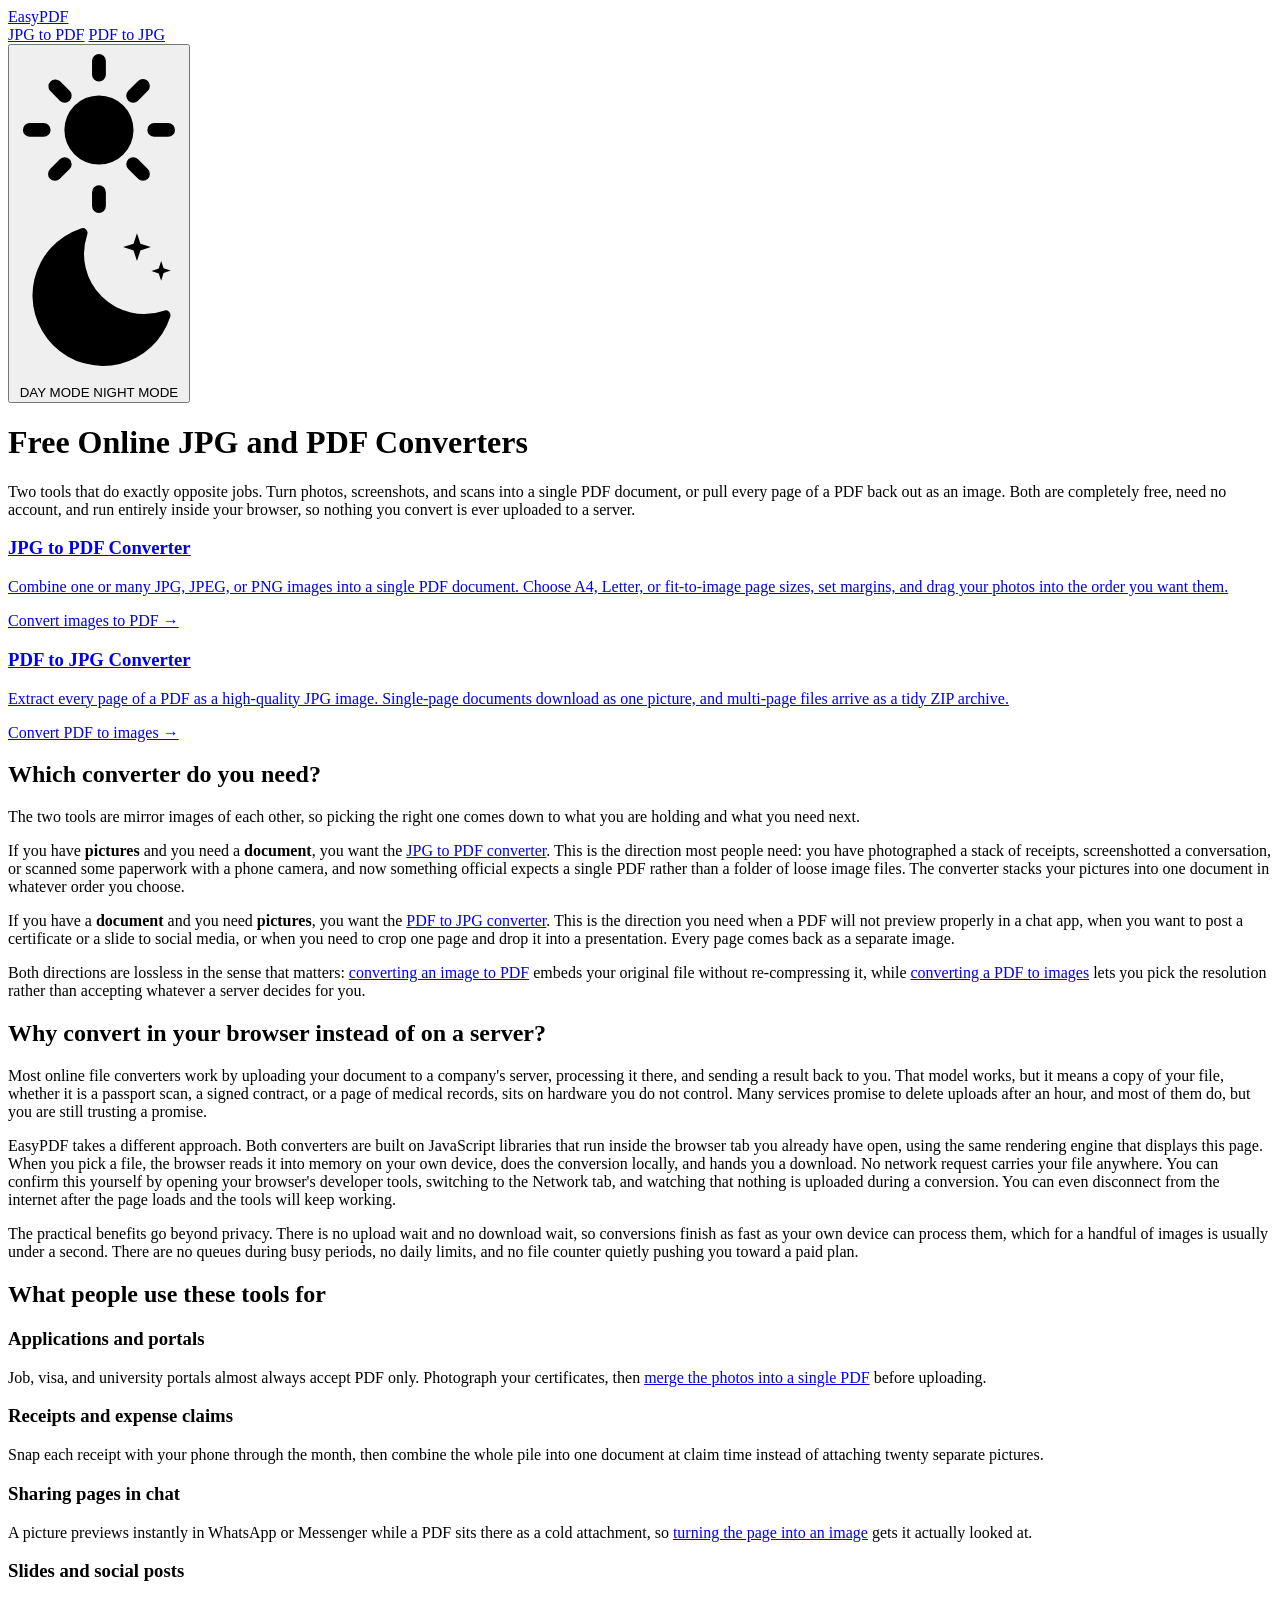
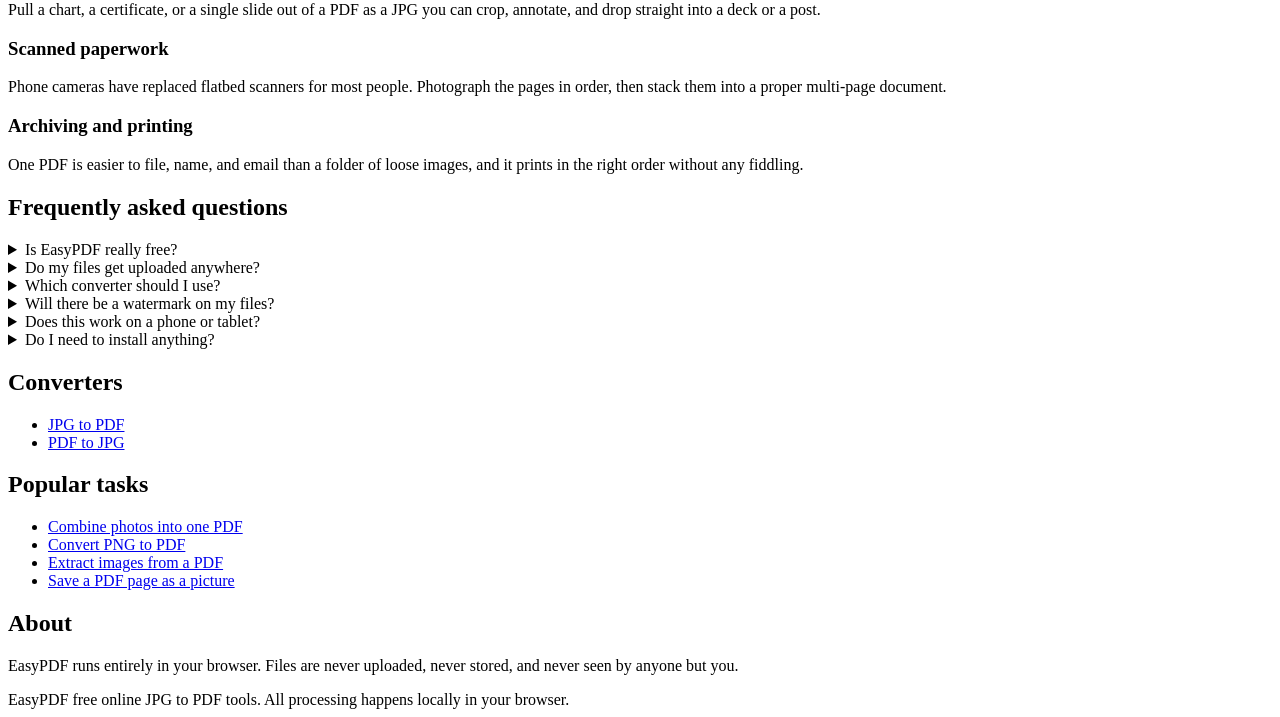
==== index.html @ fe8b927f "Add files via upload" ====
<!DOCTYPE html>
<!--
  ############################################################################
  DOMAIN: easypdf-converter.com
  Canonical, Open Graph saha structured data URLs okkoma set karala thiyenawa.
  Domain eka wenas kaloth VS Code eke Ctrl+Shift+H eken
  https://easypdf-converter.com tika replace karanna. Files:
  index.html, jpg-to-pdf.html, pdf-to-jpg.html, robots.txt, sitemap.xml
  ############################################################################
-->
<html lang="en">
<head>
<meta charset="UTF-8">
<meta name="viewport" content="width=device-width, initial-scale=1.0">

<title>EasyPDF: Free Online JPG to PDF and PDF to JPG Converter</title>
<meta name="description" content="Free tools to convert JPG to PDF and PDF to JPG. Merge photos into one PDF or turn PDF pages into images. No upload, no watermark, no signup.">
<link rel="canonical" href="https://easypdf-converter.com/">
<meta name="robots" content="index, follow">
<meta name="theme-color" content="#d92b26">

<meta property="og:type" content="website">
<meta property="og:site_name" content="EasyPDF">
<meta property="og:title" content="EasyPDF: Free Online JPG to PDF and PDF to JPG Converter">
<meta property="og:description" content="Convert JPG to PDF and PDF to JPG for free. No signup, no watermarks, and your files never leave your browser.">
<meta property="og:url" content="https://easypdf-converter.com/">
<meta property="og:image" content="https://easypdf-converter.com/assets/og-image.png">
<meta property="og:locale" content="en_US">
<meta name="twitter:card" content="summary_large_image">
<meta name="twitter:title" content="EasyPDF: Free Online JPG to PDF and PDF to JPG Converter">
<meta name="twitter:description" content="Convert JPG to PDF and PDF to JPG for free. Your files never leave your browser.">
<meta name="twitter:image" content="https://easypdf-converter.com/assets/og-image.png">

<link rel="icon" href="favicon.svg" type="image/svg+xml">
<link rel="stylesheet" href="assets/style.css">

<script type="application/ld+json">
{
  "@context": "https://schema.org",
  "@graph": [
    {
      "@type": "WebSite",
      "@id": "https://easypdf-converter.com/#website",
      "url": "https://easypdf-converter.com/",
      "name": "EasyPDF",
      "description": "Free online JPG to PDF and PDF to JPG converters that run entirely in your browser.",
      "publisher": { "@id": "https://easypdf-converter.com/#organization" },
      "inLanguage": "en"
    },
    {
      "@type": "Organization",
      "@id": "https://easypdf-converter.com/#organization",
      "name": "EasyPDF",
      "url": "https://easypdf-converter.com/",
      "logo": "https://easypdf-converter.com/favicon.svg"
    },
    {
      "@type": "ItemList",
      "name": "EasyPDF converters",
      "itemListElement": [
        {
          "@type": "ListItem",
          "position": 1,
          "name": "JPG to PDF Converter",
          "url": "https://easypdf-converter.com/jpg-to-pdf"
        },
        {
          "@type": "ListItem",
          "position": 2,
          "name": "PDF to JPG Converter",
          "url": "https://easypdf-converter.com/pdf-to-jpg"
        }
      ]
    },
    {
      "@type": "FAQPage",
      "mainEntity": [
        {
          "@type": "Question",
          "name": "Is EasyPDF really free?",
          "acceptedAnswer": { "@type": "Answer", "text": "Yes. There is no account to create, no trial period, and no limit on how many files you convert. Because conversions happen on your own device rather than on rented servers, there are no per-file costs to pass on to you." }
        },
        {
          "@type": "Question",
          "name": "Do my files get uploaded anywhere?",
          "acceptedAnswer": { "@type": "Answer", "text": "No. Your files are read into your browser's memory, converted locally, and offered back to you as a download. Nothing is transmitted to us or to any third party. Once you close or refresh the tab, the data is gone from memory entirely." }
        },
        {
          "@type": "Question",
          "name": "Which converter should I use?",
          "acceptedAnswer": { "@type": "Answer", "text": "If you have photos or screenshots and need a document, use the JPG to PDF converter. If you already have a PDF and need the pages as pictures, use the PDF to JPG converter. The two tools are exact opposites of each other." }
        },
        {
          "@type": "Question",
          "name": "Will there be a watermark on my files?",
          "acceptedAnswer": { "@type": "Answer", "text": "Never. Converted files contain only your own content, with no logos, stamps, or trial notices added." }
        },
        {
          "@type": "Question",
          "name": "Does this work on a phone or tablet?",
          "acceptedAnswer": { "@type": "Answer", "text": "Yes. Both tools work in any modern mobile browser, including Chrome on Android and Safari on iOS. On a phone you can pick images straight from your camera roll or take a new photo." }
        },
        {
          "@type": "Question",
          "name": "Do I need to install anything?",
          "acceptedAnswer": { "@type": "Answer", "text": "No. There is no software to download, no browser extension, and no plugin. Open the page and start converting." }
        }
      ]
    }
  ]
}
</script>
</head>
<body>

<header class="site-header">
  <div class="header-inner">
    <a class="logo" href="/">Easy<span>PDF</span></a>
    <nav class="site-nav" aria-label="Converters">
      <a class="tab-btn" href="/jpg-to-pdf">JPG to PDF</a>
      <a class="tab-btn" href="/pdf-to-jpg">PDF to JPG</a>
    </nav>
    <button class="mode-toggle" id="modeToggle" aria-label="Toggle night mode">
      <span class="mt-knob">
        <svg class="mt-sun" viewBox="0 0 24 24" aria-hidden="true"><path d="M12 7a5 5 0 1 0 0 10 5 5 0 0 0 0-10zm0-6a1 1 0 0 1 1 1v2a1 1 0 1 1-2 0V2a1 1 0 0 1 1-1zm0 19a1 1 0 0 1 1 1v2a1 1 0 1 1-2 0v-2a1 1 0 0 1 1-1zM23 12a1 1 0 0 1-1 1h-2a1 1 0 1 1 0-2h2a1 1 0 0 1 1 1zM5 12a1 1 0 0 1-1 1H2a1 1 0 1 1 0-2h2a1 1 0 0 1 1 1zm14.07-7.07a1 1 0 0 1 0 1.41l-1.41 1.42a1 1 0 1 1-1.42-1.42l1.42-1.41a1 1 0 0 1 1.41 0zM7.76 16.24a1 1 0 0 1 0 1.41l-1.42 1.42a1 1 0 0 1-1.41-1.42l1.41-1.41a1 1 0 0 1 1.42 0zm11.31 2.83a1 1 0 0 1-1.41 0l-1.42-1.42a1 1 0 0 1 1.42-1.41l1.41 1.41a1 1 0 0 1 0 1.42zM7.76 7.76a1 1 0 0 1-1.42 0L4.93 6.34a1 1 0 0 1 1.41-1.41l1.42 1.41a1 1 0 0 1 0 1.42z"/></svg>
        <svg class="mt-moon" viewBox="0 0 24 24" aria-hidden="true"><path d="M21.4 13.7a8.7 8.7 0 0 1-11.1-11 .7.7 0 0 0-.9-.9A10.2 10.2 0 1 0 22.3 14.6a.7.7 0 0 0-.9-.9zM17.5 2.5l.5 1.5 1.5.5-1.5.5-.5 1.5-.5-1.5L15.5 4.5l1.5-.5.5-1.5zm3.5 4 .35 1.05 1.05.35-1.05.35L21 9.35l-.35-1.05-1.05-.35 1.05-.35L21 6.5z"/></svg>
      </span>
      <span class="mt-label mt-day">DAY MODE</span>
      <span class="mt-label mt-night">NIGHT MODE</span>
    </button>
  </div>
</header>

<main class="page">
  <h1 class="hero-title">Free Online JPG and PDF Converters</h1>
  <p class="hero-sub">Two tools that do exactly opposite jobs. Turn photos, screenshots, and scans into a single PDF document, or pull every page of a PDF back out as an image. Both are completely free, need no account, and run entirely inside your browser, so nothing you convert is ever uploaded to a server.</p>

  <div class="link-cards">
    <a class="link-card" href="/jpg-to-pdf">
      <h3>JPG to PDF Converter</h3>
      <p>Combine one or many JPG, JPEG, or PNG images into a single PDF document. Choose A4, Letter, or fit-to-image page sizes, set margins, and drag your photos into the order you want them.</p>
      <span class="lc-cta">Convert images to PDF &rarr;</span>
    </a>
    <a class="link-card" href="/pdf-to-jpg">
      <h3>PDF to JPG Converter</h3>
      <p>Extract every page of a PDF as a high-quality JPG image. Single-page documents download as one picture, and multi-page files arrive as a tidy ZIP archive.</p>
      <span class="lc-cta">Convert PDF to images &rarr;</span>
    </a>
  </div>

  <section class="section">
    <h2>Which converter do you need?</h2>
    <p>The two tools are mirror images of each other, so picking the right one comes down to what you are holding and what you need next.</p>
    <p>If you have <strong>pictures</strong> and you need a <strong>document</strong>, you want the <a class="link" href="/jpg-to-pdf">JPG to PDF converter</a>. This is the direction most people need: you have photographed a stack of receipts, screenshotted a conversation, or scanned some paperwork with a phone camera, and now something official expects a single PDF rather than a folder of loose image files. The converter stacks your pictures into one document in whatever order you choose.</p>
    <p>If you have a <strong>document</strong> and you need <strong>pictures</strong>, you want the <a class="link" href="/pdf-to-jpg">PDF to JPG converter</a>. This is the direction you need when a PDF will not preview properly in a chat app, when you want to post a certificate or a slide to social media, or when you need to crop one page and drop it into a presentation. Every page comes back as a separate image.</p>
    <p>Both directions are lossless in the sense that matters: <a class="link" href="/jpg-to-pdf">converting an image to PDF</a> embeds your original file without re-compressing it, while <a class="link" href="/pdf-to-jpg">converting a PDF to images</a> lets you pick the resolution rather than accepting whatever a server decides for you.</p>
  </section>

  <section class="section">
    <h2>Why convert in your browser instead of on a server?</h2>
    <p>Most online file converters work by uploading your document to a company's server, processing it there, and sending a result back to you. That model works, but it means a copy of your file, whether it is a passport scan, a signed contract, or a page of medical records, sits on hardware you do not control. Many services promise to delete uploads after an hour, and most of them do, but you are still trusting a promise.</p>
    <p>EasyPDF takes a different approach. Both converters are built on JavaScript libraries that run inside the browser tab you already have open, using the same rendering engine that displays this page. When you pick a file, the browser reads it into memory on your own device, does the conversion locally, and hands you a download. No network request carries your file anywhere. You can confirm this yourself by opening your browser's developer tools, switching to the Network tab, and watching that nothing is uploaded during a conversion. You can even disconnect from the internet after the page loads and the tools will keep working.</p>
    <p>The practical benefits go beyond privacy. There is no upload wait and no download wait, so conversions finish as fast as your own device can process them, which for a handful of images is usually under a second. There are no queues during busy periods, no daily limits, and no file counter quietly pushing you toward a paid plan.</p>
  </section>

  <section class="section">
    <h2>What people use these tools for</h2>
    <div class="features">
      <div class="feature">
        <h3>Applications and portals</h3>
        <p>Job, visa, and university portals almost always accept PDF only. Photograph your certificates, then <a class="link" href="/jpg-to-pdf">merge the photos into a single PDF</a> before uploading.</p>
      </div>
      <div class="feature">
        <h3>Receipts and expense claims</h3>
        <p>Snap each receipt with your phone through the month, then combine the whole pile into one document at claim time instead of attaching twenty separate pictures.</p>
      </div>
      <div class="feature">
        <h3>Sharing pages in chat</h3>
        <p>A picture previews instantly in WhatsApp or Messenger while a PDF sits there as a cold attachment, so <a class="link" href="/pdf-to-jpg">turning the page into an image</a> gets it actually looked at.</p>
      </div>
      <div class="feature">
        <h3>Slides and social posts</h3>
        <p>Pull a chart, a certificate, or a single slide out of a PDF as a JPG you can crop, annotate, and drop straight into a deck or a post.</p>
      </div>
      <div class="feature">
        <h3>Scanned paperwork</h3>
        <p>Phone cameras have replaced flatbed scanners for most people. Photograph the pages in order, then stack them into a proper multi-page document.</p>
      </div>
      <div class="feature">
        <h3>Archiving and printing</h3>
        <p>One PDF is easier to file, name, and email than a folder of loose images, and it prints in the right order without any fiddling.</p>
      </div>
    </div>
  </section>

  <section class="section">
    <h2>Frequently asked questions</h2>
    <div class="faq">
      <details>
        <summary>Is EasyPDF really free?</summary>
        <p>Yes. There is no account to create, no trial period, and no limit on how many files you convert. Because conversions happen on your own device rather than on rented servers, there are no per-file costs to pass on to you.</p>
      </details>
      <details>
        <summary>Do my files get uploaded anywhere?</summary>
        <p>No. Your files are read into your browser's memory, converted locally, and offered back to you as a download. Nothing is transmitted to us or to any third party. Once you close or refresh the tab, the data is gone from memory entirely.</p>
      </details>
      <details>
        <summary>Which converter should I use?</summary>
        <p>If you have photos or screenshots and need a document, use the <a class="link" href="/jpg-to-pdf">JPG to PDF converter</a>. If you already have a PDF and need the pages as pictures, use the <a class="link" href="/pdf-to-jpg">PDF to JPG converter</a>. The two tools are exact opposites of each other.</p>
      </details>
      <details>
        <summary>Will there be a watermark on my files?</summary>
        <p>Never. Converted files contain only your own content, with no logos, stamps, or trial notices added.</p>
      </details>
      <details>
        <summary>Does this work on a phone or tablet?</summary>
        <p>Yes. Both tools work in any modern mobile browser, including Chrome on Android and Safari on iOS. On a phone you can pick images straight from your camera roll or take a new photo. Very large files may run slower on mobile because conversion uses your device's own memory.</p>
      </details>
      <details>
        <summary>Do I need to install anything?</summary>
        <p>No. There is no software to download, no browser extension, and no plugin. Open the page and start converting.</p>
      </details>
    </div>
  </section>
</main>

<footer class="site-footer">
  <div class="footer-inner">
    <div class="footer-grid">
      <div class="footer-col">
        <h2>Converters</h2>
        <ul>
          <li><a href="/jpg-to-pdf">JPG to PDF</a></li>
          <li><a href="/pdf-to-jpg">PDF to JPG</a></li>
        </ul>
      </div>
      <div class="footer-col">
        <h2>Popular tasks</h2>
        <ul>
          <li><a href="/jpg-to-pdf">Combine photos into one PDF</a></li>
          <li><a href="/jpg-to-pdf">Convert PNG to PDF</a></li>
          <li><a href="/pdf-to-jpg">Extract images from a PDF</a></li>
          <li><a href="/pdf-to-jpg">Save a PDF page as a picture</a></li>
        </ul>
      </div>
      <div class="footer-col">
        <h2>About</h2>
        <p>EasyPDF runs entirely in your browser. Files are never uploaded, never stored, and never seen by anyone but you.</p>
      </div>
    </div>
    <div class="footer-base">
      EasyPDF free online JPG to PDF tools. All processing happens locally in your browser.
    </div>
  </div>
</footer>

<script src="assets/common.js" defer></script>
</body>
</html>
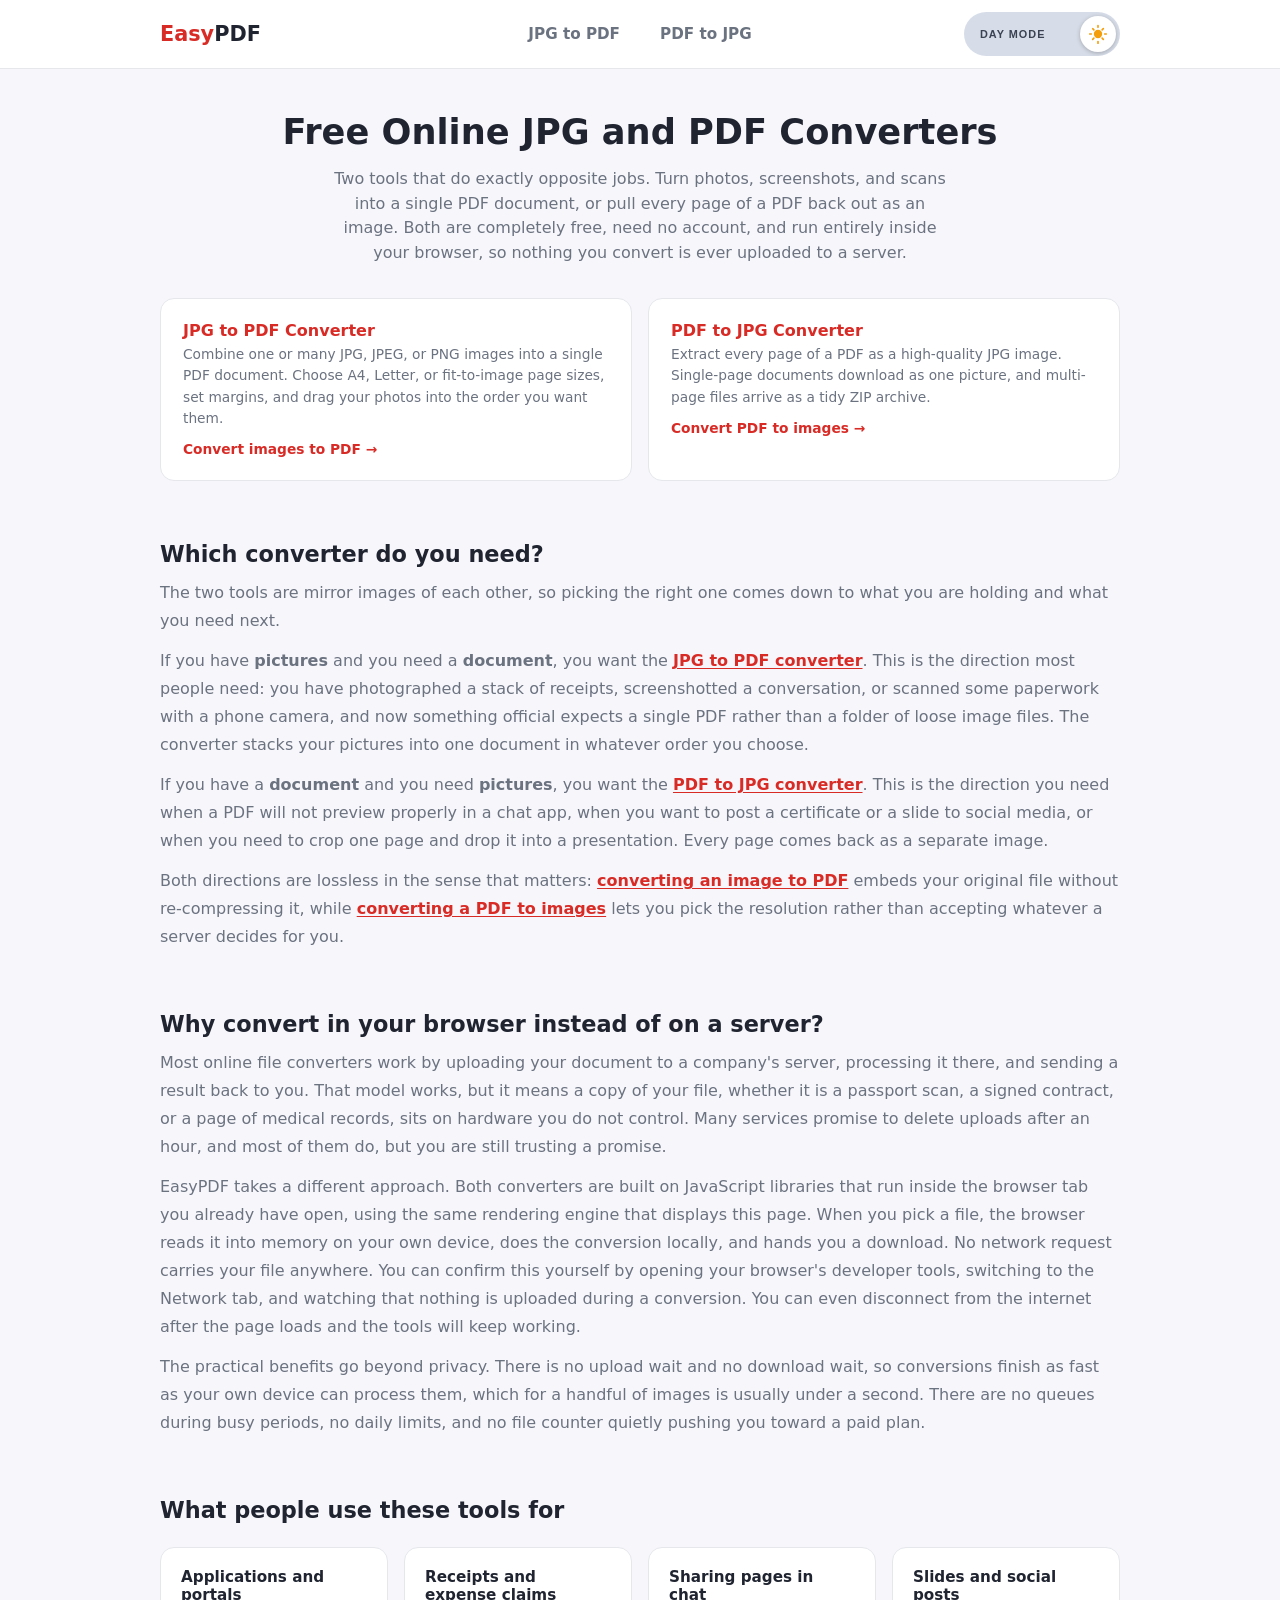
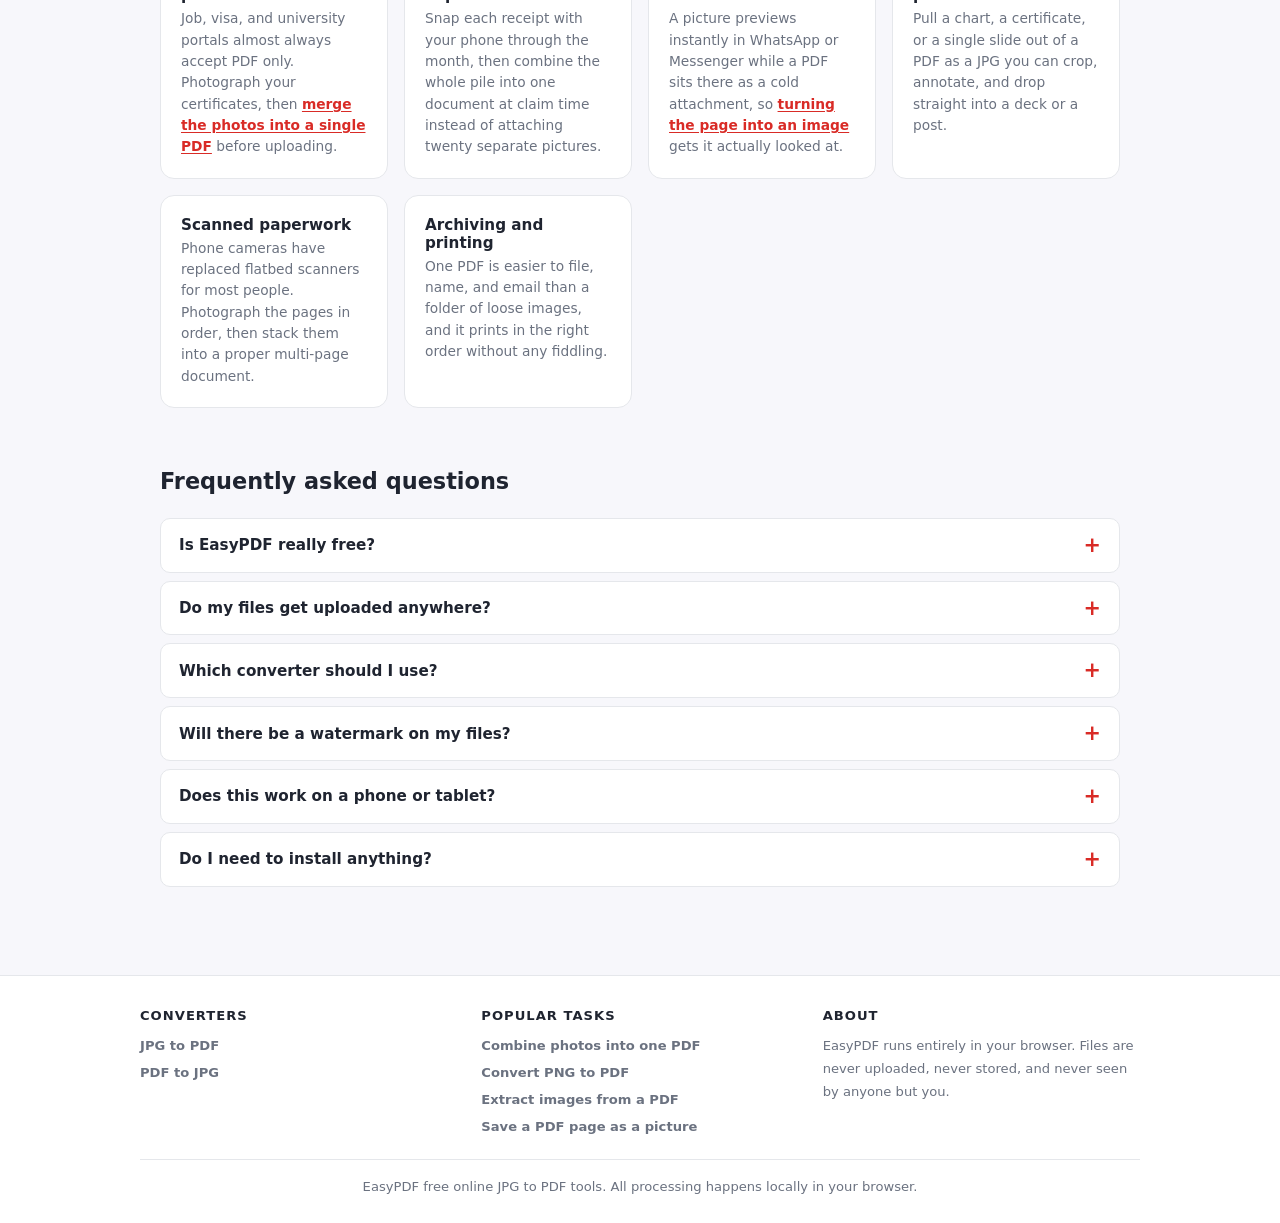
==== commit 0428cdb2: "Add files via upload" ====
--- a/index.html
+++ b/index.html
@@ -24,15 +24,15 @@
 <meta property="og:title" content="EasyPDF: Free Online JPG to PDF and PDF to JPG Converter">
 <meta property="og:description" content="Convert JPG to PDF and PDF to JPG for free. No signup, no watermarks, and your files never leave your browser.">
 <meta property="og:url" content="https://easypdf-converter.com/">
-<meta property="og:image" content="https://easypdf-converter.com/assets/og-image.png">
+<meta property="og:image" content="https://easypdf-converter.com/og-image.png">
 <meta property="og:locale" content="en_US">
 <meta name="twitter:card" content="summary_large_image">
 <meta name="twitter:title" content="EasyPDF: Free Online JPG to PDF and PDF to JPG Converter">
 <meta name="twitter:description" content="Convert JPG to PDF and PDF to JPG for free. Your files never leave your browser.">
-<meta name="twitter:image" content="https://easypdf-converter.com/assets/og-image.png">
+<meta name="twitter:image" content="https://easypdf-converter.com/og-image.png">
 
 <link rel="icon" href="favicon.svg" type="image/svg+xml">
-<link rel="stylesheet" href="assets/style.css">
+<link rel="stylesheet" href="style.css">
 
 <script type="application/ld+json">
 {
@@ -254,6 +254,6 @@
   </div>
 </footer>
 
-<script src="assets/common.js" defer></script>
+<script src="common.js" defer></script>
 </body>
 </html>
--- a/style.css
+++ b/style.css
@@ -0,0 +1,682 @@
+/* ==========================================================================
+   EasyPDF Design System
+   --------------------------------------------------------------------------
+   Layer 1  TOKENS       Design decisions as variables. Change here, not below.
+   Layer 2  PRIMITIVES   Reset + base element styles.
+   Layer 3  COMPONENTS   Reusable blocks (button, card, dropzone, faq, ...).
+   Layer 4  LAYOUT       Page shells, grids, responsive rules.
+
+   Rule of thumb: components never hardcode a colour, size, or duration.
+   They only ever reference a token. That is what keeps every page consistent
+   and makes a full re-skin a matter of editing Layer 1.
+   ========================================================================== */
+
+
+/* ==========================================================================
+   LAYER 1 — TOKENS
+   ========================================================================== */
+
+:root {
+  /* ---- Brand palette ---- */
+  /* Brand red sits behind white text, so it is tuned so that white-on-brand
+     clears WCAG AA (4.86:1). Visually all but identical to the original
+     #e5322d, which only reached 4.35:1 and failed. */
+  --color-brand:            #d92b26;
+  --color-brand-hover:      #b8241d;
+  /* Brand red as TEXT needs a different value per theme: darker on light
+     surfaces, lighter on dark ones. Never use --color-brand for text. */
+  --color-link:             #d92b26;
+  --color-link-hover:       #b8241d;
+  --color-brand-tint:       #fff5f5;   /* brand at ~4% — hover washes */
+  --color-success:          #15803d;
+  --color-success-hover:    #126c33;
+  --color-success-text:     #15803d;
+  --color-success-bg:       #f0fdf4;
+  --color-success-border:   #bbf7d0;
+  --color-danger:           #b91c1c;
+  --color-danger-bg:        #fef2f2;
+  --color-danger-border:    #fecaca;
+  --color-accent-sun:       #f59e0b;
+
+  /* ---- Surfaces & text (light theme) ---- */
+  --color-bg:               #f7f7fb;
+  --color-surface:          #ffffff;
+  --color-surface-sunken:   #fafafa;
+  --color-border:           #e5e7eb;
+  --color-border-strong:    #cfd3dc;
+  --color-text:             #1f2430;
+  --color-text-muted:       #6b7280;
+  --color-text-inverse:     #ffffff;
+  --color-hover-wash:       #f1f2f6;
+  --color-track:            #eceef3;
+  --color-toggle-track:     #d7dde8;
+  --color-toggle-text:      #3b4252;
+  --color-scrim:            rgba(0, 0, 0, .55);
+  --color-focus:            #1d4ed8;
+
+  /* Fixed in both themes: the toggle knob face stays white and the moon
+     icon stays dark, because they sit on the knob rather than on a surface. */
+  --color-knob-face:        #ffffff;
+  --color-moon:             #111111;
+
+  /* ---- Typography ---- */
+  --font-sans: 'Segoe UI', system-ui, -apple-system, sans-serif;
+  --text-2xs:   .68rem;
+  --text-xs:    .82rem;
+  --text-sm:    .86rem;
+  --text-base:   .95rem;
+  --text-md:    1.05rem;
+  --text-lg:    1.1rem;
+  --text-xl:    1.3rem;
+  --text-2xl:   1.4rem;
+  --text-hero:  clamp(1.5rem, 4vw, 2.2rem);
+  --weight-normal:    400;
+  --weight-medium:    600;
+  --weight-bold:      700;
+  --weight-black:     800;
+  --leading-tight:    1.3;
+  --leading-normal:   1.55;
+  --leading-relaxed:  1.75;
+  --tracking-wide:    1px;
+
+  /* ---- Spacing scale (4px base) ---- */
+  --space-1:   4px;
+  --space-2:   8px;
+  --space-3:  12px;
+  --space-4:  16px;
+  --space-5:  20px;
+  --space-6:  24px;
+  --space-8:  32px;
+  --space-10: 40px;
+  --space-14: 56px;
+  --space-15: 60px;
+  --space-20: 80px;
+
+  /* ---- Radius ---- */
+  --radius-sm:   6px;
+  --radius-md:   8px;
+  --radius-lg:  10px;
+  --radius-xl:  14px;
+  --radius-full: 999px;
+
+  /* ---- Elevation ---- */
+  --shadow-knob: 0 1px 4px rgba(0, 0, 0, .25);
+  --shadow-lift: 0 2px 8px rgba(0, 0, 0, .06);
+
+  /* ---- Motion ---- */
+  --ease-out:    .15s;
+  --ease-theme:  .35s;
+  --ease-toggle: .4s;
+  --ease-knob:   .45s cubic-bezier(.68, -0.2, .27, 1.2);
+
+  /* ---- Layout ---- */
+  --container: 1000px;
+  --measure:    620px;   /* comfortable reading width */
+  --z-header:    10;
+}
+
+/* ---- Dark theme: only surface + text tokens change. ---- */
+body.dark {
+  --color-bg:             #0f1115;
+  --color-link:           #ff6b66;
+  --color-link-hover:     #ff9490;
+  --color-success-text:   #22c55e;
+  --color-focus:          #7dd3fc;
+  --color-surface:        #1a1d24;
+  --color-surface-sunken: #222630;
+  --color-border:         #2a2e37;
+  --color-border-strong:  #3a3f4b;
+  --color-text:           #e5e7eb;
+  --color-text-muted:     #9ca3af;
+  --color-hover-wash:     #262a33;
+  --color-track:          #2a2e37;
+  --color-brand-tint:     #221a1c;
+  --color-toggle-track:   #0c0d10;
+  --color-success-bg:     #122519;
+  --color-success-border: #1e4d2e;
+  --color-danger:         #f87171;
+  --color-danger-bg:      #2a1517;
+  --color-danger-border:  #5f1f23;
+}
+
+
+/* ==========================================================================
+   LAYER 2 — PRIMITIVES
+   ========================================================================== */
+
+* { box-sizing: border-box; margin: 0; padding: 0; }
+
+body {
+  font-family: var(--font-sans);
+  background: var(--color-bg);
+  color: var(--color-text);
+  min-height: 100vh;
+  transition: background var(--ease-theme), color var(--ease-theme);
+}
+
+a { color: var(--color-link); }
+
+/* In-prose links: underlined so they read as links inside body copy.
+   This is the backbone of the internal linking network. */
+.link {
+  color: var(--color-link);
+  text-decoration: underline;
+  text-underline-offset: 2px;
+  font-weight: var(--weight-medium);
+}
+.link:hover { color: var(--color-link-hover); }
+
+/* Keyboard focus must always be visible. Buttons carry their own background
+   colours, so the browser default ring is unreliable on top of them. */
+:focus-visible {
+  outline: 3px solid var(--color-focus);
+  outline-offset: 2px;
+  border-radius: var(--radius-sm);
+}
+.dropzone:focus-visible { border-color: var(--color-brand); background: var(--color-brand-tint); }
+
+/* Skip link: off-screen until focused. */
+.skip-link {
+  position: absolute; left: -9999px; top: 0; z-index: 100;
+  background: var(--color-surface);
+  color: var(--color-link);
+  padding: var(--space-3) var(--space-4);
+  border-radius: var(--radius-md);
+  font-weight: var(--weight-bold);
+  text-decoration: none;
+  border: 1px solid var(--color-border);
+}
+.skip-link:focus { left: var(--space-3); top: var(--space-3); }
+
+@media (prefers-reduced-motion: reduce) {
+  *, *::before, *::after {
+    transition-duration: .01ms !important;
+    animation-duration: .01ms !important;
+  }
+}
+
+
+/* ==========================================================================
+   LAYER 3 — COMPONENTS
+   ========================================================================== */
+
+/* ---------- Header ---------- */
+.site-header {
+  background: var(--color-surface);
+  border-bottom: 1px solid var(--color-border);
+  position: sticky;
+  top: 0;
+  z-index: var(--z-header);
+  transition: background var(--ease-theme), border-color var(--ease-theme);
+}
+.header-inner {
+  position: relative;
+  max-width: var(--container);
+  margin: 0 auto;
+  padding: var(--space-3) var(--space-5);
+  display: flex;
+  align-items: center;
+  gap: var(--space-6);
+}
+.logo {
+  font-size: var(--text-xl);
+  font-weight: var(--weight-black);
+  color: var(--color-link);
+  text-decoration: none;
+}
+.logo span { color: var(--color-text); }
+
+/* ---------- Nav tabs ---------- */
+.site-nav {
+  display: flex;
+  gap: var(--space-2);
+  position: absolute;
+  left: 50%;
+  transform: translateX(-50%);
+}
+.tab-btn {
+  border: none;
+  background: transparent;
+  padding: var(--space-2) var(--space-4);
+  border-radius: var(--radius-md);
+  font-size: var(--text-base);
+  font-weight: var(--weight-medium);
+  color: var(--color-text-muted);
+  cursor: pointer;
+  transition: var(--ease-out);
+  text-decoration: none;
+  display: inline-block;
+}
+.tab-btn:hover { background: var(--color-hover-wash); }
+.tab-btn.active { background: var(--color-brand); color: var(--color-text-inverse); }
+
+/* ---------- Theme toggle ---------- */
+.mode-toggle {
+  position: relative;
+  margin-left: auto;
+  width: 156px;
+  height: 44px;
+  border: none;
+  border-radius: var(--radius-full);
+  background: var(--color-toggle-track);
+  cursor: pointer;
+  padding: var(--space-1);
+  overflow: hidden;
+  transition: background var(--ease-toggle);
+  flex-shrink: 0;
+}
+.mt-knob {
+  position: absolute;
+  top: var(--space-1);
+  left: var(--space-1);
+  width: 36px;
+  height: 36px;
+  border-radius: 50%;
+  background: var(--color-knob-face);
+  display: flex;
+  align-items: center;
+  justify-content: center;
+  transform: translateX(112px);
+  transition: transform var(--ease-knob);
+  box-shadow: var(--shadow-knob);
+  z-index: 1;
+}
+body.dark .mt-knob { transform: translateX(0); }
+.mt-knob svg {
+  position: absolute;
+  width: 20px;
+  height: 20px;
+  transition: opacity var(--ease-theme), transform var(--ease-knob);
+}
+.mt-sun  { opacity: 1; transform: rotate(0deg) scale(1); fill: var(--color-accent-sun); }
+.mt-moon { opacity: 0; transform: rotate(-90deg) scale(.4); fill: var(--color-moon); }
+body.dark .mt-sun  { opacity: 0; transform: rotate(90deg) scale(.4); }
+body.dark .mt-moon { opacity: 1; transform: rotate(0deg) scale(1); }
+.mt-label {
+  position: absolute;
+  top: 0;
+  height: 100%;
+  display: flex;
+  align-items: center;
+  font-size: var(--text-2xs);
+  font-weight: var(--weight-black);
+  letter-spacing: var(--tracking-wide);
+  transition: opacity var(--ease-theme);
+  white-space: nowrap;
+}
+.mt-day   { left: var(--space-4);  color: var(--color-toggle-text); opacity: 1; }
+.mt-night { right: var(--space-4); color: var(--color-text-inverse); opacity: 0; }
+body.dark .mt-day   { opacity: 0; }
+body.dark .mt-night { opacity: 1; }
+
+/* ---------- Breadcrumb ---------- */
+.breadcrumb {
+  max-width: var(--container);
+  margin: 0 auto;
+  padding: var(--space-3) var(--space-5) 0;
+  font-size: var(--text-xs);
+  color: var(--color-text-muted);
+}
+.breadcrumb a { color: var(--color-text-muted); text-decoration: none; }
+.breadcrumb a:hover { color: var(--color-link); text-decoration: underline; }
+
+/* ---------- Hero ---------- */
+.hero-title {
+  text-align: center;
+  font-size: var(--text-hero);
+  font-weight: var(--weight-black);
+  line-height: var(--leading-tight);
+}
+.hero-sub {
+  text-align: center;
+  color: var(--color-text-muted);
+  margin: var(--space-3) auto var(--space-8);
+  max-width: var(--measure);
+  line-height: var(--leading-normal);
+}
+
+/* ---------- Card (base surface used by most blocks) ---------- */
+.card {
+  background: var(--color-surface);
+  border: 1px solid var(--color-border);
+  border-radius: var(--radius-xl);
+  transition: background var(--ease-theme), border-color var(--ease-theme);
+}
+
+/* ---------- Dropzone ---------- */
+.dropzone {
+  background: var(--color-surface);
+  border: 2px dashed var(--color-border-strong);
+  border-radius: var(--radius-xl);
+  padding: var(--space-14) var(--space-6);
+  text-align: center;
+  cursor: pointer;
+  transition: background var(--ease-theme), border-color var(--ease-out);
+}
+.dropzone:hover,
+.dropzone.dragover {
+  border-color: var(--color-brand);
+  background: var(--color-brand-tint);
+}
+.dz-main { font-size: var(--text-lg); font-weight: var(--weight-bold); margin: var(--space-3) 0 var(--space-1); }
+.dz-sub  { color: var(--color-text-muted); font-size: var(--text-base); }
+
+/* ---------- Buttons ---------- */
+.btn {
+  border: none;
+  border-radius: var(--radius-lg);
+  font-weight: var(--weight-bold);
+  cursor: pointer;
+  transition: var(--ease-out);
+  display: inline-block;
+  text-decoration: none;
+  text-align: center;
+}
+.btn-primary {
+  background: var(--color-brand);
+  color: var(--color-text-inverse);
+  padding: var(--space-3) var(--space-8);
+  font-size: 1rem;
+}
+.btn-primary:hover:not(:disabled) { background: var(--color-brand-hover); }
+.btn-lg { padding: 14px var(--space-10); font-size: var(--text-md); }
+.btn-primary:disabled { opacity: .55; cursor: not-allowed; }
+.btn-ghost {
+  background: transparent;
+  border: 1px solid var(--color-border);
+  color: var(--color-text-muted);
+  padding: var(--space-3) 22px;
+  font-weight: var(--weight-medium);
+}
+.btn-ghost:hover { border-color: var(--color-link); color: var(--color-link); }
+.btn-success {
+  background: var(--color-success);
+  color: var(--color-text-inverse);
+  padding: var(--space-3) 36px;
+}
+.btn-success:hover { background: var(--color-success-hover); }
+.select-btn { margin-top: var(--space-4); }
+input[type=file] { display: none; }
+
+/* ---------- Panel ---------- */
+.panel {
+  background: var(--color-surface);
+  border: 1px solid var(--color-border);
+  border-radius: var(--radius-xl);
+  padding: 22px;
+  margin-top: 22px;
+  display: none;
+  transition: background var(--ease-theme), border-color var(--ease-theme);
+}
+.panel.show { display: block; }
+.panel h2 { font-size: 1rem; margin-bottom: var(--space-3); }
+
+/* ---------- Thumbnails ---------- */
+.thumbs { display: flex; flex-wrap: wrap; gap: var(--space-3); }
+.thumb {
+  position: relative;
+  width: 110px;
+  border: 1px solid var(--color-border);
+  border-radius: var(--radius-lg);
+  overflow: hidden;
+  background: var(--color-surface-sunken);
+  transition: background var(--ease-theme), border-color var(--ease-theme);
+}
+.thumb img { width: 100%; height: 110px; object-fit: cover; display: block; }
+.thumb .t-name {
+  font-size: var(--text-2xs);
+  padding: var(--space-1) var(--space-2);
+  color: var(--color-text-muted);
+  white-space: nowrap; overflow: hidden; text-overflow: ellipsis;
+}
+.t-tools { position: absolute; top: var(--space-1); right: var(--space-1); display: flex; gap: 3px; }
+.t-tools button {
+  width: 22px; height: 22px;
+  border: none;
+  border-radius: var(--radius-sm);
+  background: var(--color-scrim);
+  color: var(--color-text-inverse);
+  font-size: .7rem;
+  cursor: pointer;
+  line-height: 1;
+}
+.t-tools button:hover { background: var(--color-brand); }
+
+/* ---------- Form controls ---------- */
+.options { display: flex; flex-wrap: wrap; gap: var(--space-4) var(--space-5); margin-top: var(--space-4); }
+.opt { display: flex; flex-direction: column; gap: var(--space-2); }
+.opt label { font-size: .8rem; font-weight: var(--weight-medium); color: var(--color-text-muted); }
+.opt select {
+  padding: 9px var(--space-3);
+  border: 1px solid var(--color-border);
+  border-radius: var(--radius-md);
+  font-size: .92rem;
+  background: var(--color-surface);
+  color: var(--color-text);
+  transition: background var(--ease-theme), border-color var(--ease-theme);
+}
+.actions { margin-top: 22px; display: flex; align-items: center; gap: var(--space-3); flex-wrap: wrap; }
+
+/* ---------- Progress ---------- */
+.progress-wrap { display: none; margin-top: var(--space-4); }
+.progress-wrap.show { display: block; }
+.progress-bar { height: var(--space-2); background: var(--color-track); border-radius: var(--radius-full); overflow: hidden; }
+.progress-fill { height: 100%; width: 0%; background: var(--color-brand); border-radius: var(--radius-full); transition: width .2s; }
+.progress-text { font-size: var(--text-sm); color: var(--color-text-muted); margin-top: var(--space-2); }
+
+/* ---------- Result / error states ---------- */
+.result {
+  display: none;
+  margin-top: 22px;
+  background: var(--color-success-bg);
+  border: 1px solid var(--color-success-border);
+  border-radius: var(--radius-xl);
+  padding: 22px;
+  text-align: center;
+  transition: background var(--ease-theme), border-color var(--ease-theme);
+}
+.result.show { display: block; }
+.result .r-title { font-weight: var(--weight-black); color: var(--color-success-text); font-size: var(--text-md); }
+.download-btn { margin-top: var(--space-3); }
+
+.error {
+  display: none;
+  margin-top: var(--space-4);
+  background: var(--color-danger-bg);
+  border: 1px solid var(--color-danger-border);
+  color: var(--color-danger);
+  border-radius: var(--radius-lg);
+  padding: var(--space-3) var(--space-4);
+  font-size: var(--text-base);
+  transition: background var(--ease-theme), border-color var(--ease-theme);
+}
+.error.show { display: block; }
+
+/* ---------- Notice: page-level warning banner ---------- */
+.notice {
+  background: var(--color-danger-bg);
+  border: 1px solid var(--color-danger-border);
+  border-left: 4px solid var(--color-danger);
+  border-radius: var(--radius-lg);
+  padding: var(--space-4) var(--space-5);
+  margin-bottom: var(--space-6);
+  transition: background var(--ease-theme), border-color var(--ease-theme);
+}
+.notice p { color: var(--color-text); font-size: var(--text-base); line-height: var(--leading-normal); }
+.notice p + p { margin-top: var(--space-2); color: var(--color-text-muted); font-size: var(--text-sm); }
+.notice[hidden] { display: none; }
+
+/* ---------- Content sections ---------- */
+.section { margin-top: var(--space-15); }
+.section h2 { font-size: var(--text-2xl); font-weight: var(--weight-black); margin-bottom: var(--space-2); }
+.section > p { color: var(--color-text-muted); line-height: var(--leading-relaxed); margin-top: var(--space-3); }
+.section h3 { font-size: var(--text-md); font-weight: var(--weight-bold); margin-top: var(--space-6); }
+
+/* ---------- Steps ---------- */
+.steps {
+  display: grid;
+  grid-template-columns: repeat(auto-fit, minmax(200px, 1fr));
+  gap: var(--space-4);
+  margin-top: var(--space-6);
+  counter-reset: step;
+}
+.step {
+  background: var(--color-surface);
+  border: 1px solid var(--color-border);
+  border-radius: var(--radius-xl);
+  padding: 22px var(--space-5);
+  transition: background var(--ease-theme), border-color var(--ease-theme);
+}
+.step::before {
+  counter-increment: step;
+  content: counter(step);
+  display: flex; align-items: center; justify-content: center;
+  width: 30px; height: 30px;
+  border-radius: 50%;
+  background: var(--color-brand);
+  color: var(--color-text-inverse);
+  font-weight: var(--weight-black);
+  font-size: var(--text-base);
+  margin-bottom: var(--space-3);
+}
+.step h3 { margin: 0 0 var(--space-1); font-size: .98rem; font-weight: var(--weight-bold); }
+.step p  { font-size: var(--text-sm); color: var(--color-text-muted); line-height: var(--leading-normal); }
+
+/* ---------- Feature grid ---------- */
+.features {
+  display: grid;
+  grid-template-columns: repeat(auto-fit, minmax(220px, 1fr));
+  gap: var(--space-4);
+  margin-top: var(--space-6);
+}
+.feature {
+  background: var(--color-surface);
+  border: 1px solid var(--color-border);
+  border-radius: var(--radius-xl);
+  padding: var(--space-5);
+  transition: background var(--ease-theme), border-color var(--ease-theme);
+}
+.feature h3 { margin: 0 0 var(--space-1); font-size: var(--text-base); font-weight: var(--weight-bold); }
+.feature p  { font-size: var(--text-sm); color: var(--color-text-muted); line-height: var(--leading-normal); }
+
+/* ---------- FAQ ---------- */
+.faq { margin-top: var(--space-6); }
+.faq details {
+  background: var(--color-surface);
+  border: 1px solid var(--color-border);
+  border-radius: var(--radius-lg);
+  padding: var(--space-4) 18px;
+  margin-bottom: var(--space-2);
+  transition: background var(--ease-theme), border-color var(--ease-theme);
+}
+.faq summary {
+  font-weight: var(--weight-bold);
+  font-size: var(--text-base);
+  cursor: pointer;
+  list-style: none;
+  display: flex; justify-content: space-between; align-items: center;
+  gap: var(--space-3);
+}
+.faq summary::-webkit-details-marker { display: none; }
+.faq summary::after {
+  content: '+';
+  color: var(--color-link);
+  font-size: var(--text-xl);
+  font-weight: var(--weight-bold);
+  line-height: 1;
+}
+.faq details[open] summary::after { content: '\2212'; }
+.faq details p { margin-top: var(--space-3); font-size: .89rem; color: var(--color-text-muted); line-height: var(--leading-relaxed); }
+
+/* ---------- Link cards (the visible half of the linking network) ---------- */
+.link-cards {
+  display: grid;
+  grid-template-columns: repeat(auto-fit, minmax(260px, 1fr));
+  gap: var(--space-4);
+  margin-top: var(--space-6);
+}
+.link-card {
+  background: var(--color-surface);
+  border: 1px solid var(--color-border);
+  border-radius: var(--radius-xl);
+  padding: 22px;
+  text-decoration: none;
+  color: inherit;
+  transition: background var(--ease-theme), border-color var(--ease-out), transform var(--ease-out), box-shadow var(--ease-out);
+  display: block;
+}
+.link-card:hover {
+  border-color: var(--color-brand);
+  transform: translateY(-2px);
+  box-shadow: var(--shadow-lift);
+}
+.link-card h3 { font-size: 1rem; font-weight: var(--weight-bold); color: var(--color-link); }
+.link-card p  { font-size: var(--text-sm); color: var(--color-text-muted); margin-top: var(--space-1); line-height: var(--leading-normal); }
+.link-card .lc-cta { display: inline-block; margin-top: var(--space-3); font-size: var(--text-sm); font-weight: var(--weight-medium); color: var(--color-link); }
+
+/* ---------- Inline callout (contextual cross-link) ---------- */
+.callout {
+  border-left: 3px solid var(--color-brand);
+  background: var(--color-brand-tint);
+  border-radius: 0 var(--radius-lg) var(--radius-lg) 0;
+  padding: var(--space-4) var(--space-5);
+  margin-top: var(--space-6);
+  transition: background var(--ease-theme);
+}
+.callout p { font-size: var(--text-base); color: var(--color-text); line-height: var(--leading-normal); margin: 0; }
+
+/* ---------- Footer ---------- */
+.site-footer {
+  background: var(--color-surface);
+  border-top: 1px solid var(--color-border);
+  padding: var(--space-8) var(--space-5) var(--space-6);
+  transition: background var(--ease-theme), border-color var(--ease-theme);
+}
+.footer-inner { max-width: var(--container); margin: 0 auto; }
+.footer-grid {
+  display: grid;
+  grid-template-columns: repeat(auto-fit, minmax(200px, 1fr));
+  gap: var(--space-6);
+  margin-bottom: var(--space-6);
+}
+.footer-col h2 {
+  font-size: var(--text-xs);
+  font-weight: var(--weight-black);
+  letter-spacing: var(--tracking-wide);
+  text-transform: uppercase;
+  color: var(--color-text);
+  margin-bottom: var(--space-3);
+}
+.footer-col ul { list-style: none; display: flex; flex-direction: column; gap: var(--space-2); }
+.footer-col a {
+  color: var(--color-text-muted);
+  text-decoration: none;
+  font-size: var(--text-xs);
+  font-weight: var(--weight-medium);
+}
+.footer-col a:hover { color: var(--color-link); text-decoration: underline; }
+.footer-col p { color: var(--color-text-muted); font-size: var(--text-xs); line-height: var(--leading-relaxed); }
+.footer-base {
+  border-top: 1px solid var(--color-border);
+  padding-top: var(--space-4);
+  text-align: center;
+  color: var(--color-text-muted);
+  font-size: var(--text-xs);
+  line-height: var(--leading-relaxed);
+}
+
+
+/* ==========================================================================
+   LAYER 4 — LAYOUT
+   ========================================================================== */
+
+.page { max-width: var(--container); margin: 0 auto; padding: var(--space-10) var(--space-5) var(--space-20); }
+
+@media (max-width: 700px) {
+  .site-nav { position: static; transform: none; margin-left: auto; gap: var(--space-1); }
+  .tab-btn { padding: var(--space-2) var(--space-2); font-size: .82rem; }
+  .header-inner { gap: var(--space-2); }
+  .mode-toggle { width: 44px; margin-left: var(--space-1); }
+  .mt-label { display: none; }
+  .mt-knob { transform: translateX(0) !important; }
+}
